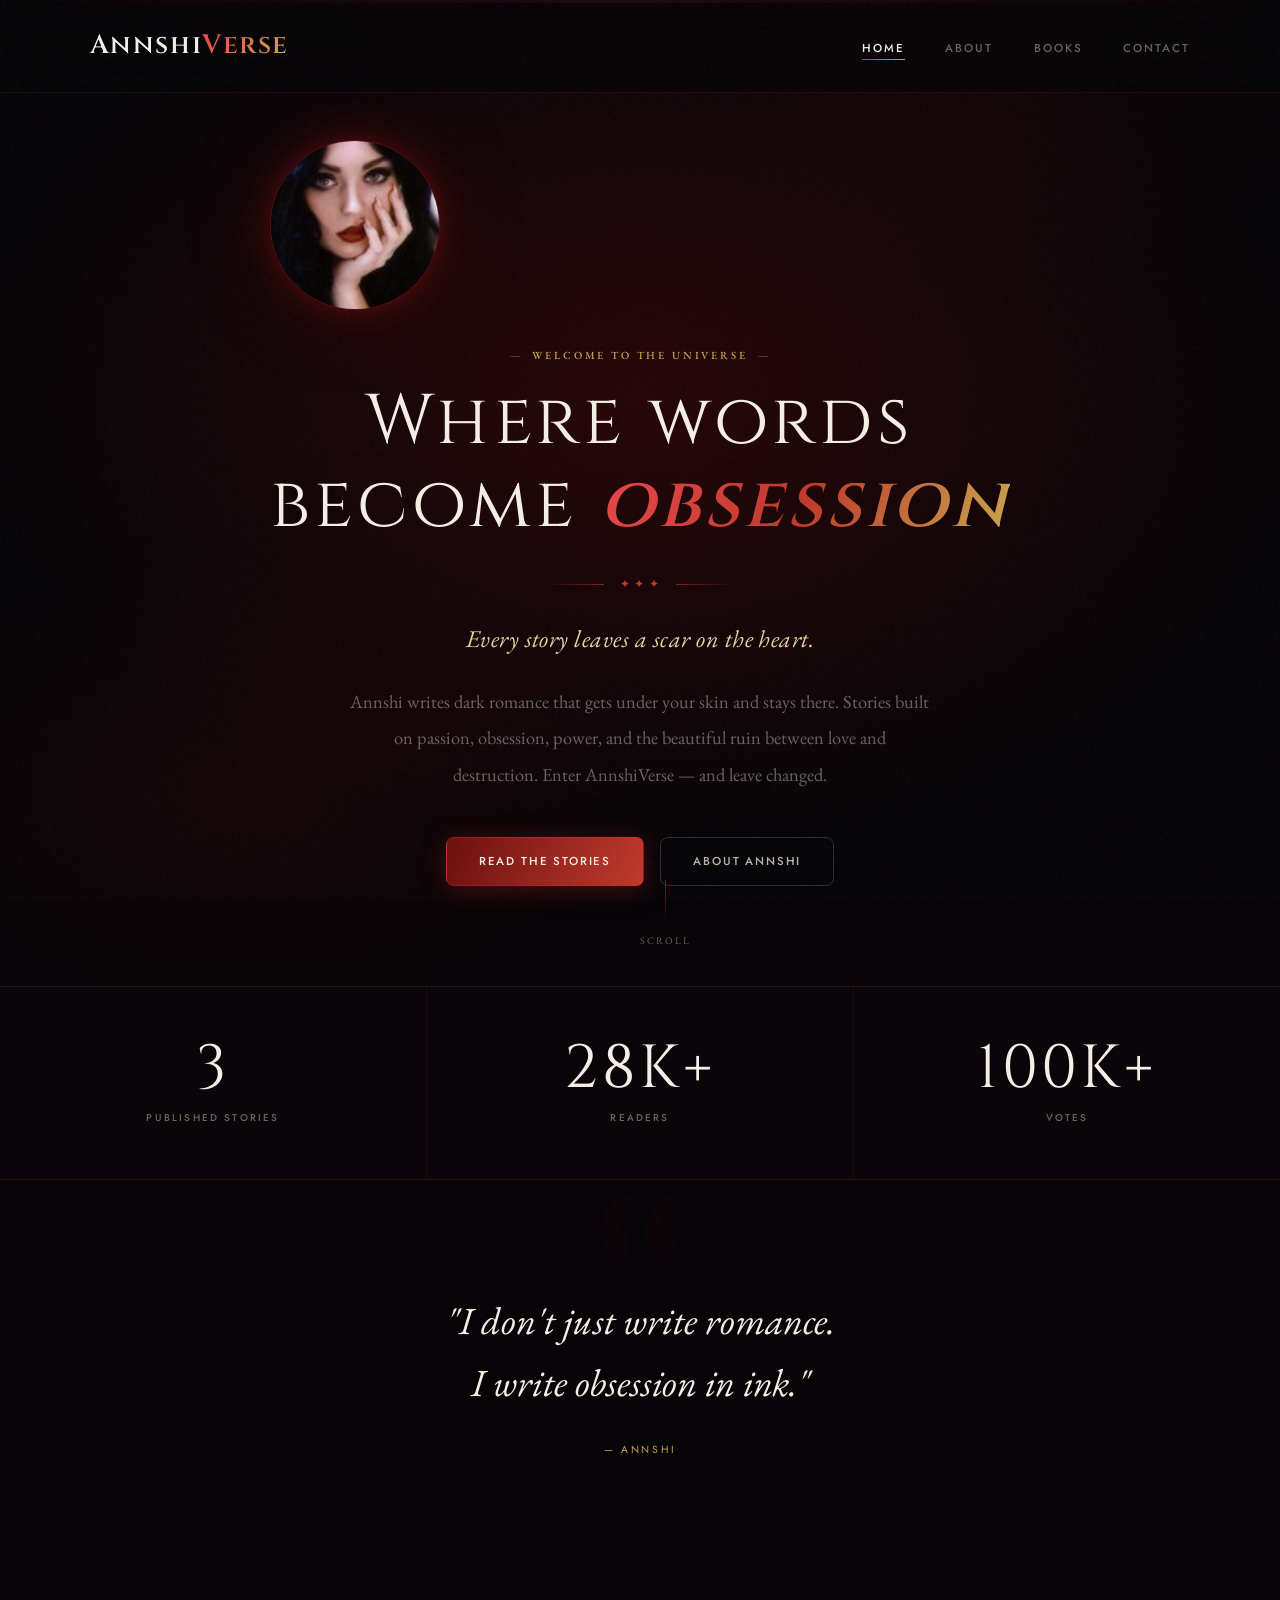
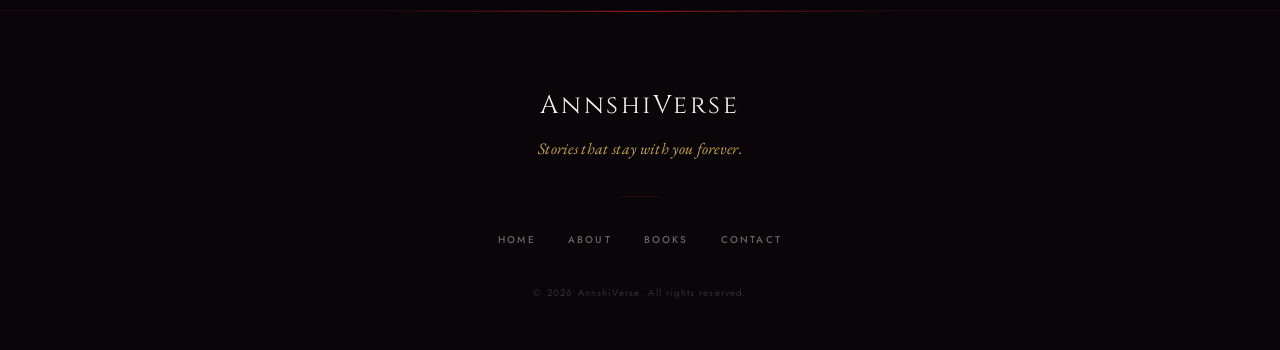
==== index.html @ 63a7fb55 "Add files via upload" ====
<!DOCTYPE html>
<html lang="en">
<head>
  <meta charset="UTF-8">
  <meta name="viewport" content="width=device-width, initial-scale=1.0">
  <meta name="description" content="AnnshiVerse — Dark romance stories by Annshi. Obsession, passion, and love that leaves marks.">
  <title>AnnshiVerse | Stories That Leave Scars</title>
  <link rel="stylesheet" href="style.css">
</head>
<body>

  <!-- NAVIGATION -->
  <nav id="navbar">
    <div class="logo">Annshi<span>Verse</span></div>
    <button class="nav-toggle" id="navToggle" aria-label="Toggle navigation" aria-expanded="false">
      <span></span><span></span><span></span>
    </button>
    <ul id="navMenu">
      <li><a href="index.html" class="active">Home</a></li>
      <li><a href="about.html">About</a></li>
      <li><a href="books.html">Books</a></li>
      <li><a href="contact.html">Contact</a></li>
    </ul>
  </nav>

  <!-- HERO -->
  <section class="hero">
    <canvas id="particles-canvas"></canvas>

    <div class="hero-content">
      <img src="annshi.jpg" alt="Annshi — Author of AnnshiVerse" class="profile-img">

      <span class="hero-eyebrow">Welcome to the universe</span>

      <h1>Where words<br>become <em>obsession</em></h1>

      <div class="hero-divider">
        <span class="hero-divider-icon">✦ ✦ ✦</span>
      </div>

      <p class="tagline">
        Every story leaves a scar on the heart.
      </p>

      <p class="description">
        Annshi writes dark romance that gets under your skin and stays there.
        Stories built on passion, obsession, power, and the beautiful ruin
        between love and destruction. Enter AnnshiVerse — and leave changed.
      </p>

      <div class="hero-buttons">
        <a href="books.html" class="btn">Read the Stories</a>
        <a href="about.html" class="btn-secondary">About Annshi</a>
      </div>
    </div>

    <div class="scroll-hint" aria-hidden="true">
      <div class="scroll-hint-line"></div>
      <span>Scroll</span>
    </div>
  </section>

  <!-- STATS -->
  <section class="stats" aria-label="Reader statistics">
    <div class="stat-card reveal reveal-delay-1">
      <h2><span class="stat-num-accent">3</span></h2>
      <p>Published Stories</p>
    </div>
    <div class="stat-card reveal reveal-delay-2">
      <h2><span class="stat-num-accent">28K</span>+</h2>
      <p>Readers</p>
    </div>
    <div class="stat-card reveal reveal-delay-3">
      <h2><span class="stat-num-accent">100K</span>+</h2>
      <p>Votes</p>
    </div>
  </section>

  <!-- QUOTE -->
  <section class="quote-section reveal" aria-label="Author quote">
    <p class="quote-text">
      "I don't just write romance.<br>I write obsession in ink."
    </p>
    <p class="quote-author">— Annshi</p>
  </section>

  <!-- FOOTER -->
  <footer>
    <div class="footer-logo">AnnshiVerse</div>
    <p class="footer-tagline">Stories that stay with you forever.</p>
    <div class="footer-divider"></div>
    <ul class="footer-links">
      <li><a href="index.html">Home</a></li>
      <li><a href="about.html">About</a></li>
      <li><a href="books.html">Books</a></li>
      <li><a href="contact.html">Contact</a></li>
    </ul>
    <p>© 2026 AnnshiVerse. All rights reserved.</p>
  </footer>

  <script src="main.js"></script>
</body>
</html>
---- style.css ----
/* =============================================
   ANNSHIVERSE — style.css
   Dark Romance · Crimson · Cinematic · Raw
   ============================================= */

@import url('https://fonts.googleapis.com/css2?family=Cinzel:wght@400;500;600;700&family=EB+Garamond:ital,wght@0,400;0,500;1,400;1,500&family=Jost:wght@300;400;500&display=swap');

/* ── TOKENS ── */
:root {
  --black:       #060407;
  --void:        #0a0509;
  --deep:        #110810;
  --crimson:     #8b1a1a;
  --crimson-bright: #c0392b;
  --blood:       #6b0f0f;
  --rose-red:    #e8474a;
  --rose-glow:   rgba(200, 50, 50, 0.22);
  --gold:        #c9a84c;
  --gold-soft:   #e8d5a0;
  --gold-glow:   rgba(201, 168, 76, 0.15);
  --ivory:       #f5eee6;
  --ivory-dim:   rgba(245, 238, 230, 0.75);
  --ivory-muted: rgba(245, 238, 230, 0.4);
  --ivory-ghost: rgba(245, 238, 230, 0.07);
  --ivory-veil:  rgba(245, 238, 230, 0.04);
  --border:      rgba(139, 26, 26, 0.22);
  --border-gold: rgba(201, 168, 76, 0.2);
  --border-hot:  rgba(200, 50, 50, 0.45);

  --ff-display: 'Cinzel', 'Times New Roman', serif;
  --ff-body:    'EB Garamond', Georgia, serif;
  --ff-ui:      'Jost', system-ui, sans-serif;

  --r-sm: 8px;
  --r-md: 16px;
  --r-lg: 24px;
  --r-xl: 40px;

  --shadow-blood: 0 0 40px rgba(139, 26, 26, 0.4), 0 0 100px rgba(139, 26, 26, 0.15);
  --shadow-card:  0 12px 60px rgba(0, 0, 0, 0.6);
  --shadow-gold:  0 0 30px rgba(201, 168, 76, 0.2);

  --ease: cubic-bezier(0.4, 0, 0.2, 1);
  --t: 0.35s;
}

/* ── RESET ── */
*, *::before, *::after { margin: 0; padding: 0; box-sizing: border-box; }

html { scroll-behavior: smooth; font-size: 16px; }

body {
  font-family: var(--ff-body);
  background-color: var(--black);
  color: var(--ivory-dim);
  overflow-x: hidden;
  line-height: 1.8;
  font-size: 18px;
  -webkit-font-smoothing: antialiased;
}

img { display: block; max-width: 100%; }
a { color: inherit; text-decoration: none; }

/* ── SCROLLBAR ── */
::-webkit-scrollbar { width: 5px; }
::-webkit-scrollbar-track { background: var(--void); }
::-webkit-scrollbar-thumb {
  background: linear-gradient(180deg, var(--crimson), var(--gold));
  border-radius: 99px;
}

::selection { background: rgba(139, 26, 26, 0.35); color: var(--ivory); }

/* =============================================
   GRAIN OVERLAY — makes it feel handcrafted
   ============================================= */
body::before {
  content: '';
  position: fixed;
  inset: 0;
  background-image: url("data:image/svg+xml,%3Csvg viewBox='0 0 256 256' xmlns='http://www.w3.org/2000/svg'%3E%3Cfilter id='noise'%3E%3CfeTurbulence type='fractalNoise' baseFrequency='0.9' numOctaves='4' stitchTiles='stitch'/%3E%3C/filter%3E%3Crect width='100%25' height='100%25' filter='url(%23noise)' opacity='1'/%3E%3C/svg%3E");
  opacity: 0.025;
  pointer-events: none;
  z-index: 9999;
  animation: grainShift 8s steps(1) infinite;
}

@keyframes grainShift {
  0%   { transform: translate(0,    0); }
  10%  { transform: translate(-3%,  -2%); }
  20%  { transform: translate(2%,   3%); }
  30%  { transform: translate(-1%,  1%); }
  40%  { transform: translate(3%,  -3%); }
  50%  { transform: translate(-2%,  2%); }
  60%  { transform: translate(1%,  -1%); }
  70%  { transform: translate(-3%,  3%); }
  80%  { transform: translate(2%,  -2%); }
  90%  { transform: translate(-1%,  1%); }
  100% { transform: translate(0,    0); }
}

/* =============================================
   NAVIGATION
   ============================================= */
nav {
  position: fixed;
  top: 0; left: 0; right: 0;
  z-index: 1000;
  display: flex;
  justify-content: space-between;
  align-items: center;
  padding: 22px 7%;
  background: rgba(6, 4, 7, 0.75);
  backdrop-filter: blur(28px);
  -webkit-backdrop-filter: blur(28px);
  border-bottom: 1px solid var(--border);
  transition: padding var(--t) var(--ease), background var(--t) var(--ease);
}

nav.scrolled {
  padding: 14px 7%;
  background: rgba(6, 4, 7, 0.92);
}

.logo {
  font-family: var(--ff-display);
  font-size: 1.65rem;
  font-weight: 600;
  letter-spacing: 0.06em;
  color: var(--ivory);
  position: relative;
}

.logo span {
  background: linear-gradient(110deg, var(--rose-red), var(--gold));
  -webkit-background-clip: text;
  -webkit-text-fill-color: transparent;
  background-clip: text;
}

nav ul { display: flex; gap: 40px; list-style: none; }

nav a {
  font-family: var(--ff-ui);
  font-size: 0.72rem;
  font-weight: 500;
  color: var(--ivory-muted);
  letter-spacing: 0.18em;
  text-transform: uppercase;
  transition: color var(--t);
  position: relative;
  padding-bottom: 4px;
}

nav a::after {
  content: '';
  position: absolute;
  bottom: 0; left: 0;
  width: 0; height: 1px;
  background: linear-gradient(90deg, var(--crimson-bright), var(--gold));
  transition: width var(--t) var(--ease);
}

nav a:hover, nav a.active { color: var(--ivory); }
nav a:hover::after, nav a.active::after { width: 100%; }

.nav-toggle {
  display: none;
  flex-direction: column;
  gap: 5px;
  cursor: pointer;
  padding: 4px;
  background: none;
  border: none;
}

.nav-toggle span {
  display: block;
  width: 22px; height: 1.5px;
  background: var(--ivory-dim);
  border-radius: 99px;
  transition: var(--t) var(--ease);
}

/* =============================================
   HERO — index.html
   ============================================= */
.hero {
  min-height: 100vh;
  display: flex;
  flex-direction: column;
  justify-content: center;
  align-items: center;
  text-align: center;
  padding: 140px 7% 100px;
  position: relative;
  overflow: hidden;
}

/* Deep red vignette atmosphere */
.hero::before {
  content: '';
  position: absolute;
  inset: 0;
  background:
    radial-gradient(ellipse 80% 70% at 50% 40%, rgba(100, 10, 10, 0.35) 0%, transparent 65%),
    radial-gradient(ellipse 50% 40% at 20% 80%, rgba(80, 8, 8, 0.2) 0%, transparent 60%),
    radial-gradient(ellipse 40% 30% at 80% 10%, rgba(60, 6, 6, 0.15) 0%, transparent 60%);
  pointer-events: none;
}

/* Top edge blood drip effect */
.hero::after {
  content: '';
  position: absolute;
  top: 0; left: 0; right: 0;
  height: 3px;
  background: linear-gradient(90deg, transparent, var(--crimson), var(--rose-red), var(--crimson), transparent);
  opacity: 0.7;
}

#particles-canvas {
  position: absolute;
  inset: 0;
  pointer-events: none;
  z-index: 0;
}

.hero-content {
  position: relative;
  z-index: 1;
  max-width: 860px;
}

/* ── Profile image ── */
.profile-img {
  width: 170px; height: 170px;
  border-radius: 50%;
  object-fit: cover;
  border: 1px solid rgba(139, 26, 26, 0.6);
  box-shadow: var(--shadow-blood), 0 0 0 6px rgba(139, 26, 26, 0.07);
  transition: transform var(--t) var(--ease), box-shadow var(--t) var(--ease);
}

.profile-img:hover {
  transform: scale(1.04);
  box-shadow: 0 0 60px rgba(200, 50, 50, 0.5), 0 0 140px rgba(139, 26, 26, 0.2), 0 0 0 6px rgba(139, 26, 26, 0.12);
}

.hero-eyebrow {
  display: inline-block;
  font-size: 0.68rem;
  font-weight: 500;
  letter-spacing: 0.26em;
  text-transform: uppercase;
  color: var(--gold);
  margin-top: 36px;
  margin-bottom: 14px;
  opacity: 0;
  transform: translateY(10px);
  animation: fadeUp 0.8s 0.3s forwards;
}

/* Decorative line around eyebrow */
.hero-eyebrow::before,
.hero-eyebrow::after {
  content: '—';
  margin: 0 10px;
  opacity: 0.5;
}

.hero h1 {
  font-family: var(--ff-display);
  font-size: clamp(2.4rem, 5.5vw, 5rem);
  font-weight: 400;
  line-height: 1.18;
  color: var(--ivory);
  letter-spacing: 0.06em;
  opacity: 0;
  transform: translateY(18px);
  animation: fadeUp 0.85s 0.5s forwards;
}

.hero h1 em {
  font-style: italic;
  font-weight: 600;
  background: linear-gradient(110deg, var(--rose-red) 0%, var(--crimson-bright) 50%, var(--gold) 100%);
  -webkit-background-clip: text;
  -webkit-text-fill-color: transparent;
  background-clip: text;
}

.tagline {
  font-family: var(--ff-body);
  font-style: italic;
  font-size: clamp(1.15rem, 2.2vw, 1.5rem);
  color: var(--gold-soft);
  margin-top: 22px;
  letter-spacing: 0.02em;
  opacity: 0;
  transform: translateY(12px);
  animation: fadeUp 0.8s 0.7s forwards;
}

.description {
  font-size: 1.15rem;
  color: var(--ivory-muted);
  max-width: 580px;
  margin: 22px auto 0;
  line-height: 2;
  font-weight: 400;
  opacity: 0;
  transform: translateY(12px);
  animation: fadeUp 0.8s 0.85s forwards;
}

.hero-buttons {
  display: flex;
  justify-content: center;
  gap: 16px;
  flex-wrap: wrap;
  margin-top: 44px;
  opacity: 0;
  transform: translateY(12px);
  animation: fadeUp 0.8s 1s forwards;
}

/* Divider ornament */
.hero-divider {
  display: flex;
  align-items: center;
  justify-content: center;
  gap: 16px;
  margin-top: 28px;
  opacity: 0;
  transform: translateY(8px);
  animation: fadeUp 0.8s 0.62s forwards;
}

.hero-divider::before,
.hero-divider::after {
  content: '';
  width: 60px; height: 1px;
  background: linear-gradient(90deg, transparent, var(--crimson));
}

.hero-divider::after {
  background: linear-gradient(90deg, var(--crimson), transparent);
}

.hero-divider-icon {
  color: var(--crimson-bright);
  font-size: 0.75rem;
  letter-spacing: 0.1em;
}

/* Scroll indicator */
.scroll-hint {
  position: absolute;
  bottom: 36px; left: 50%;
  transform: translateX(-50%);
  display: flex;
  flex-direction: column;
  align-items: center;
  gap: 8px;
  color: var(--ivory-muted);
  font-size: 0.62rem;
  letter-spacing: 0.2em;
  text-transform: uppercase;
  z-index: 1;
  opacity: 0;
  animation: fadeUp 0.7s 1.4s forwards;
}

.scroll-hint-line {
  width: 1px; height: 44px;
  background: linear-gradient(to bottom, var(--crimson), transparent);
  animation: scrollPulse 2.2s infinite;
}

/* =============================================
   BUTTONS
   ============================================= */
.btn,
.btn-secondary,
.read-btn,
.contact-btn {
  display: inline-flex;
  align-items: center;
  gap: 8px;
  padding: 13px 32px;
  border-radius: var(--r-sm);
  font-family: var(--ff-ui);
  font-size: 0.72rem;
  font-weight: 500;
  letter-spacing: 0.16em;
  text-transform: uppercase;
  cursor: pointer;
  transition: transform var(--t) var(--ease), box-shadow var(--t) var(--ease), background var(--t) var(--ease);
  border: none;
  white-space: nowrap;
}

.btn, .read-btn, .contact-btn {
  background: linear-gradient(110deg, var(--blood) 0%, var(--crimson-bright) 100%);
  color: var(--ivory);
  box-shadow: 0 4px 24px rgba(139, 26, 26, 0.45);
  border: 1px solid rgba(200, 57, 43, 0.3);
}

.btn:hover, .read-btn:hover, .contact-btn:hover {
  transform: translateY(-3px);
  box-shadow: 0 10px 40px rgba(192, 57, 43, 0.55), 0 0 0 1px rgba(200, 57, 43, 0.25);
}

.btn-secondary {
  background: transparent;
  color: var(--ivory-dim);
  border: 1px solid rgba(245, 238, 230, 0.18);
}

.btn-secondary:hover {
  background: rgba(139, 26, 26, 0.12);
  border-color: var(--crimson);
  transform: translateY(-3px);
  color: var(--ivory);
}

/* =============================================
   STATS
   ============================================= */
.stats {
  display: flex;
  justify-content: center;
  flex-wrap: wrap;
  gap: 1px;
  padding: 0;
  background: var(--border);
  border-top: 1px solid var(--border);
  border-bottom: 1px solid var(--border);
}

.stat-card {
  flex: 1;
  min-width: 180px;
  background: var(--void);
  padding: 52px 40px;
  text-align: center;
  transition: background var(--t) var(--ease);
  position: relative;
}

.stat-card::after {
  content: '';
  position: absolute;
  bottom: 0; left: 50%; transform: translateX(-50%);
  width: 0; height: 2px;
  background: linear-gradient(90deg, var(--crimson), var(--gold));
  transition: width 0.5s var(--ease);
}

.stat-card:hover { background: rgba(20, 5, 5, 0.9); }
.stat-card:hover::after { width: 60%; }

.stat-card h2 {
  font-family: var(--ff-display);
  font-size: clamp(2.8rem, 5vw, 3.8rem);
  font-weight: 400;
  color: var(--ivory);
  line-height: 1;
  letter-spacing: 0.06em;
}

.stat-card p {
  font-family: var(--ff-ui);
  font-size: 0.62rem;
  font-weight: 500;
  letter-spacing: 0.22em;
  text-transform: uppercase;
  color: var(--ivory-muted);
  margin-top: 10px;
}

/* =============================================
   QUOTE SECTION
   ============================================= */
.quote-section {
  padding: 110px 7%;
  text-align: center;
  position: relative;
  overflow: hidden;
}

.quote-section::before {
  content: '\201C';
  position: absolute;
  top: 10px; left: 50%;
  transform: translateX(-50%);
  font-family: var(--ff-display);
  font-size: 20rem;
  color: rgba(139, 26, 26, 0.05);
  line-height: 1;
  pointer-events: none;
  user-select: none;
}

.quote-text {
  font-family: var(--ff-body);
  font-style: italic;
  font-size: clamp(1.5rem, 3vw, 2.4rem);
  font-weight: 400;
  color: var(--ivory);
  line-height: 1.6;
  max-width: 820px;
  margin: 0 auto;
  position: relative;
}

.quote-author {
  font-family: var(--ff-ui);
  font-size: 0.65rem;
  letter-spacing: 0.26em;
  text-transform: uppercase;
  color: var(--gold);
  margin-top: 28px;
}

/* =============================================
   SECTION HEADINGS
   ============================================= */
.section-label {
  display: block;
  font-family: var(--ff-ui);
  font-size: 0.6rem;
  font-weight: 500;
  letter-spacing: 0.34em;
  text-transform: uppercase;
  color: var(--gold);
  margin-bottom: 14px;
}

.section-title {
  font-family: var(--ff-display);
  font-size: clamp(1.9rem, 3.8vw, 3.1rem);
  font-weight: 400;
  color: var(--ivory);
  line-height: 1.2;
  letter-spacing: 0.04em;
}

.section-divider {
  display: flex;
  align-items: center;
  justify-content: center;
  gap: 16px;
  margin: 28px auto;
  max-width: 200px;
}

.section-divider::before,
.section-divider::after {
  content: '';
  flex: 1;
  height: 1px;
  background: linear-gradient(90deg, transparent, var(--crimson));
}

.section-divider::after {
  background: linear-gradient(90deg, var(--crimson), transparent);
}

.section-divider-ornament {
  color: var(--crimson-bright);
  font-size: 0.55rem;
  letter-spacing: 0.1em;
}

/* =============================================
   ABOUT PAGE
   ============================================= */
.about-hero {
  min-height: 100vh;
  display: flex;
  align-items: center;
  justify-content: center;
  padding: 140px 7% 80px;
  text-align: center;
  position: relative;
  overflow: hidden;
}

.about-hero::before {
  content: '';
  position: absolute;
  inset: 0;
  background:
    radial-gradient(ellipse 70% 60% at 50% 25%, rgba(100, 10, 10, 0.3) 0%, transparent 65%),
    radial-gradient(ellipse 40% 35% at 85% 75%, rgba(60, 6, 6, 0.15) 0%, transparent 60%);
  pointer-events: none;
}

.about-hero::after {
  content: '';
  position: absolute;
  top: 0; left: 0; right: 0;
  height: 3px;
  background: linear-gradient(90deg, transparent, var(--crimson), var(--rose-red), var(--crimson), transparent);
  opacity: 0.7;
}

.about-hero-inner {
  position: relative;
  z-index: 1;
  max-width: 780px;
}

.about-hero .profile-img {
  width: 200px; height: 200px;
  margin: 0 auto 40px;
}

.about-intro-text {
  font-size: 1.2rem;
  color: var(--ivory-muted);
  line-height: 2;
  font-weight: 400;
  margin-top: 26px;
}

.about-intro-text + .about-intro-text { margin-top: 18px; }

/* Writing Style Section */
.style-section {
  padding: 110px 7%;
  text-align: center;
}

.style-grid {
  display: grid;
  grid-template-columns: repeat(3, 1fr);
  gap: 2px;
  margin-top: 60px;
  max-width: 1100px;
  margin-left: auto;
  margin-right: auto;
  background: var(--border);
  border: 1px solid var(--border);
}

.style-card {
  background: var(--void);
  padding: 48px 36px;
  text-align: left;
  transition: background var(--t) var(--ease);
  position: relative;
  overflow: hidden;
}

.style-card::before {
  content: '';
  position: absolute;
  top: 0; left: 0; right: 0;
  height: 2px;
  background: linear-gradient(90deg, var(--crimson), var(--gold));
  transform: scaleX(0);
  transform-origin: left;
  transition: transform 0.5s var(--ease);
}

.style-card:hover { background: rgba(12, 5, 5, 0.95); }
.style-card:hover::before { transform: scaleX(1); }

.style-card-icon {
  font-size: 1.6rem;
  margin-bottom: 24px;
  display: block;
}

.style-card h3 {
  font-family: var(--ff-display);
  font-size: 1.05rem;
  font-weight: 500;
  color: var(--ivory);
  margin-bottom: 14px;
  letter-spacing: 0.08em;
}

.style-card p {
  font-size: 1.05rem;
  color: var(--ivory-muted);
  line-height: 1.85;
  font-weight: 400;
}

/* Philosophy */
.philosophy-section {
  padding: 100px 7%;
  display: flex;
  justify-content: center;
}

.philosophy-box {
  background: var(--ivory-veil);
  border: 1px solid var(--border-gold);
  border-radius: var(--r-lg);
  padding: 72px 80px;
  max-width: 820px;
  text-align: center;
  position: relative;
  overflow: hidden;
}

.philosophy-box::before {
  content: '';
  position: absolute;
  inset: 0;
  background: radial-gradient(ellipse 60% 50% at 50% 50%, rgba(139, 26, 26, 0.12) 0%, transparent 70%);
  pointer-events: none;
}

.philosophy-box .big-quote {
  font-family: var(--ff-display);
  font-style: italic;
  font-weight: 300;
  font-size: clamp(1.4rem, 2.8vw, 2rem);
  color: var(--ivory);
  line-height: 1.65;
  position: relative;
}

/* Journey / Timeline */
.journey-section {
  padding: 100px 7%;
  text-align: center;
}

.timeline {
  display: grid;
  grid-template-columns: repeat(3, 1fr);
  gap: 0;
  margin-top: 60px;
  max-width: 1100px;
  margin-left: auto;
  margin-right: auto;
  position: relative;
}

.timeline::before {
  content: '';
  position: absolute;
  top: 28px;
  left: 16.67%; right: 16.67%;
  height: 1px;
  background: linear-gradient(90deg, transparent, var(--crimson), var(--gold), var(--crimson), transparent);
  opacity: 0.5;
}

.timeline-item {
  padding: 0 32px;
  text-align: center;
}

.timeline-dot {
  width: 12px; height: 12px;
  border-radius: 50%;
  background: var(--crimson-bright);
  margin: 22px auto 28px;
  box-shadow: 0 0 16px rgba(192, 57, 43, 0.6);
  position: relative;
  z-index: 1;
}

.timeline-dot::before {
  content: '';
  position: absolute;
  inset: -4px;
  border-radius: 50%;
  border: 1px solid rgba(192, 57, 43, 0.3);
}

.timeline-item h3 {
  font-family: var(--ff-display);
  font-size: 1.2rem;
  font-weight: 600;
  color: var(--ivory);
  margin-bottom: 12px;
}

.timeline-item p {
  font-size: 0.9rem;
  color: var(--ivory-muted);
  line-height: 1.9;
  font-weight: 300;
}

/* =============================================
   BOOKS PAGE
   ============================================= */
.books-header {
  padding: 170px 7% 80px;
  text-align: center;
  position: relative;
  overflow: hidden;
}

.books-header::before {
  content: '';
  position: absolute;
  inset: 0;
  background: radial-gradient(ellipse 70% 60% at 50% 0%, rgba(100, 10, 10, 0.25) 0%, transparent 70%);
  pointer-events: none;
}

.books-header::after {
  content: '';
  position: absolute;
  top: 0; left: 0; right: 0;
  height: 3px;
  background: linear-gradient(90deg, transparent, var(--crimson), var(--rose-red), var(--crimson), transparent);
  opacity: 0.7;
}

.books-header-inner { position: relative; z-index: 1; }

.books-header h1 {
  font-family: var(--ff-display);
  font-size: clamp(2.8rem, 5.5vw, 4.5rem);
  font-weight: 300;
  color: var(--ivory);
  line-height: 1.1;
}

.books-header p {
  font-size: 1rem;
  color: var(--ivory-muted);
  max-width: 520px;
  margin: 22px auto 0;
  line-height: 1.9;
  font-weight: 300;
}

.books-container {
  padding: 40px 7% 120px;
  max-width: 1200px;
  margin: 0 auto;
}

.book-card {
  display: grid;
  grid-template-columns: 260px 1fr;
  gap: 60px;
  background: var(--ivory-veil);
  border: 1px solid var(--border);
  border-radius: var(--r-md);
  padding: 52px;
  margin-bottom: 3px;
  transition: border-color var(--t) var(--ease), background var(--t) var(--ease);
  position: relative;
  overflow: hidden;
}

/* Left blood-bar accent */
.book-card::before {
  content: '';
  position: absolute;
  left: 0; top: 0; bottom: 0;
  width: 2px;
  background: linear-gradient(to bottom, var(--crimson), var(--gold), var(--crimson));
  opacity: 0;
  transition: opacity 0.4s var(--ease);
}

.book-card:hover {
  border-color: rgba(139, 26, 26, 0.35);
  background: rgba(15, 6, 6, 0.7);
}

.book-card:hover::before { opacity: 1; }

.book-img-wrap {
  position: relative;
  flex-shrink: 0;
}

.book-img-wrap img {
  width: 100%;
  border-radius: var(--r-sm);
  aspect-ratio: 2/3;
  object-fit: cover;
  box-shadow: 0 16px 60px rgba(0, 0, 0, 0.7), 0 0 0 1px rgba(139, 26, 26, 0.2);
  transition: transform 0.5s var(--ease);
}

.book-card:hover .book-img-wrap img {
  transform: scale(1.03) rotate(0.5deg);
}

.book-content {
  display: flex;
  flex-direction: column;
  justify-content: center;
}

.book-number {
  font-family: var(--ff-ui);
  font-size: 0.6rem;
  font-weight: 500;
  letter-spacing: 0.3em;
  text-transform: uppercase;
  color: var(--gold);
  margin-bottom: 14px;
  display: flex;
  align-items: center;
  gap: 10px;
}

.book-number::after {
  content: '';
  width: 30px; height: 1px;
  background: var(--crimson);
  opacity: 0.6;
}

.book-content h2 {
  font-family: var(--ff-display);
  font-size: clamp(1.5rem, 2.2vw, 2.1rem);
  font-weight: 500;
  color: var(--ivory);
  line-height: 1.2;
  margin-bottom: 22px;
  letter-spacing: 0.05em;
}

.book-content p {
  font-size: 1.1rem;
  color: var(--ivory-muted);
  line-height: 1.95;
  margin-bottom: 36px;
  font-weight: 400;
}

/* =============================================
   CONTACT PAGE
   ============================================= */
.contact-hero {
  padding: 170px 7% 80px;
  text-align: center;
  position: relative;
  overflow: hidden;
}

.contact-hero::before {
  content: '';
  position: absolute;
  inset: 0;
  background: radial-gradient(ellipse 60% 50% at 50% 0%, rgba(100, 10, 10, 0.25) 0%, transparent 70%);
  pointer-events: none;
}

.contact-hero::after {
  content: '';
  position: absolute;
  top: 0; left: 0; right: 0;
  height: 3px;
  background: linear-gradient(90deg, transparent, var(--crimson), var(--rose-red), var(--crimson), transparent);
  opacity: 0.7;
}

.contact-hero-inner { position: relative; z-index: 1; }

.contact-hero h1 {
  font-family: var(--ff-display);
  font-size: clamp(2.8rem, 5vw, 4.2rem);
  font-weight: 300;
  color: var(--ivory);
  line-height: 1.1;
}

.contact-hero p {
  font-size: 1rem;
  color: var(--ivory-muted);
  max-width: 500px;
  margin: 22px auto 0;
  line-height: 1.9;
  font-weight: 300;
}

.contact-container {
  display: grid;
  grid-template-columns: repeat(2, 1fr);
  gap: 3px;
  max-width: 860px;
  margin: 0 auto;
  padding: 20px 7% 80px;
  background: var(--border);
  border: 1px solid var(--border);
}

.contact-card {
  background: var(--void);
  padding: 56px 44px;
  text-align: center;
  transition: background var(--t) var(--ease);
  position: relative;
  overflow: hidden;
}

.contact-card::before {
  content: '';
  position: absolute;
  bottom: 0; left: 0; right: 0;
  height: 2px;
  background: linear-gradient(90deg, transparent, var(--crimson), var(--gold), var(--crimson), transparent);
  transform: scaleX(0);
  transition: transform 0.5s var(--ease);
}

.contact-card:hover { background: rgba(12, 5, 5, 0.95); }
.contact-card:hover::before { transform: scaleX(1); }

.contact-icon { font-size: 2rem; margin-bottom: 20px; display: block; }

.contact-card h2 {
  font-family: var(--ff-display);
  font-size: 1.5rem;
  font-weight: 600;
  color: var(--ivory);
  margin-bottom: 14px;
}

.contact-card p {
  font-size: 0.9rem;
  color: var(--ivory-muted);
  line-height: 1.9;
  margin-bottom: 32px;
  font-weight: 300;
}

.reader-message {
  padding: 80px 7%;
  display: flex;
  justify-content: center;
}

.reader-message-box {
  background: var(--ivory-veil);
  border: 1px solid var(--border-gold);
  border-radius: var(--r-lg);
  padding: 72px 80px;
  max-width: 820px;
  text-align: center;
  width: 100%;
  position: relative;
  overflow: hidden;
}

.reader-message-box::before {
  content: '';
  position: absolute;
  inset: 0;
  background: radial-gradient(ellipse 60% 50% at 50% 50%, rgba(139, 26, 26, 0.1) 0%, transparent 70%);
  pointer-events: none;
}

.reader-message-box h2 {
  font-family: var(--ff-display);
  font-size: 1.8rem;
  font-weight: 400;
  color: var(--ivory);
  margin-bottom: 24px;
  letter-spacing: 0.06em;
}

.reader-message-box p {
  font-size: 1.15rem;
  color: var(--ivory-muted);
  line-height: 2;
  font-weight: 400;
}

/* =============================================
   FOOTER
   ============================================= */
footer {
  text-align: center;
  padding: 72px 7% 48px;
  border-top: 1px solid var(--border);
  margin-top: 40px;
  position: relative;
  background: var(--void);
}

footer::before {
  content: '';
  position: absolute;
  top: 0; left: 30%; right: 30%;
  height: 1px;
  background: linear-gradient(90deg, transparent, var(--crimson), transparent);
}

.footer-logo {
  font-family: var(--ff-display);
  font-size: 1.6rem;
  font-weight: 400;
  color: var(--ivory);
  margin-bottom: 6px;
  letter-spacing: 0.1em;
}

.footer-tagline {
  font-family: var(--ff-body);
  font-style: italic;
  font-size: 1rem;
  color: var(--gold);
  margin-bottom: 32px;
  letter-spacing: 0.02em;
}

.footer-links {
  display: flex;
  justify-content: center;
  gap: 32px;
  list-style: none;
  margin-bottom: 32px;
}

.footer-links a {
  font-family: var(--ff-ui);
  font-size: 0.62rem;
  font-weight: 500;
  letter-spacing: 0.22em;
  text-transform: uppercase;
  color: var(--ivory-muted);
  transition: color var(--t) var(--ease);
}

.footer-links a:hover { color: var(--rose-red); }

.footer-divider {
  width: 40px; height: 1px;
  background: var(--border);
  margin: 0 auto 24px;
}

footer > p {
  font-family: var(--ff-ui);
  font-size: 0.6rem;
  color: rgba(245, 238, 230, 0.18);
  letter-spacing: 0.12em;
}

/* =============================================
   GLASS CARD
   ============================================= */
.glass {
  background: var(--ivory-ghost);
  backdrop-filter: blur(20px);
  -webkit-backdrop-filter: blur(20px);
  border: 1px solid var(--border);
  border-radius: var(--r-md);
  transition: border-color var(--t), transform var(--t);
}

.glass:hover {
  border-color: rgba(139, 26, 26, 0.3);
  box-shadow: var(--shadow-card);
}

/* =============================================
   SCROLL REVEAL
   ============================================= */
.reveal {
  opacity: 0;
  transform: translateY(28px);
  transition: opacity 0.75s var(--ease), transform 0.75s var(--ease);
  /* CSS fallback: if JS never fires, reveal after 1.2s */
  animation: revealFallback 0s 1.2s forwards;
}

@keyframes revealFallback {
  to { opacity: 1; transform: none; }
}

.reveal.visible {
  opacity: 1;
  transform: none;
  animation: none; /* JS took over, cancel CSS fallback */
}

.reveal-delay-1 { transition-delay: 0.1s; }
.reveal-delay-2 { transition-delay: 0.22s; }
.reveal-delay-3 { transition-delay: 0.34s; }
.reveal-delay-4 { transition-delay: 0.46s; }

/* =============================================
   ANIMATIONS
   ============================================= */
@keyframes fadeUp {
  to { opacity: 1; transform: translateY(0); }
}

@keyframes scrollPulse {
  0%, 100% { opacity: 0.25; transform: scaleY(1); }
  50%       { opacity: 0.8;  transform: scaleY(1.1); }
}

@keyframes float {
  0%, 100% { transform: translateY(0); }
  50%       { transform: translateY(-10px); }
}

@keyframes pulse-ring {
  0%   { transform: scale(1); opacity: 0.6; }
  100% { transform: scale(1.8); opacity: 0; }
}

/* Reduced motion */
@media (prefers-reduced-motion: reduce) {
  *, *::before, *::after {
    animation-duration: 0.01ms !important;
    transition-duration: 0.01ms !important;
  }
}

/* =============================================
   RESPONSIVE — Tablet
   ============================================= */
@media (max-width: 1024px) {
  .style-grid { grid-template-columns: repeat(2, 1fr); }
  .timeline { grid-template-columns: 1fr; }
  .timeline::before { display: none; }

  .timeline-item {
    padding: 32px;
    text-align: left;
    display: flex;
    gap: 24px;
    align-items: flex-start;
  }

  .timeline-item .timeline-dot { flex-shrink: 0; margin: 4px 0 0; }

  .book-card { grid-template-columns: 210px 1fr; gap: 40px; padding: 40px; }

  .philosophy-box,
  .reader-message-box { padding: 52px 44px; }
}

/* =============================================
   RESPONSIVE — Mobile
   ============================================= */
@media (max-width: 768px) {
  nav {
    flex-direction: row;
    flex-wrap: wrap;
    padding: 18px 5%;
  }

  .nav-toggle { display: flex; }

  nav ul {
    width: 100%;
    flex-direction: column;
    gap: 0;
    max-height: 0;
    overflow: hidden;
    transition: max-height 0.45s var(--ease);
  }

  nav ul.open { max-height: 280px; }

  nav ul li a {
    display: block;
    padding: 14px 0;
    border-bottom: 1px solid var(--border);
  }

  .hero { padding: 120px 5% 80px; }
  .profile-img { width: 140px; height: 140px; }

  .stats { gap: 1px; background: var(--border); }
  .stat-card { min-width: 140px; padding: 40px 24px; }

  .style-grid { grid-template-columns: 1fr; gap: 1px; }

  .book-card {
    grid-template-columns: 1fr;
    gap: 28px;
    padding: 32px 24px;
  }

  .book-img-wrap img { width: 180px; margin: 0 auto; }
  .book-content { text-align: center; }
  .book-number { justify-content: center; }

  .contact-container { grid-template-columns: 1fr; }

  .philosophy-box,
  .reader-message-box { padding: 44px 28px; }

  .timeline-item { flex-direction: column; gap: 12px; text-align: center; }
  .timeline-item .timeline-dot { margin: 0 auto; }

  .hero-divider::before,
  .hero-divider::after { width: 40px; }
}
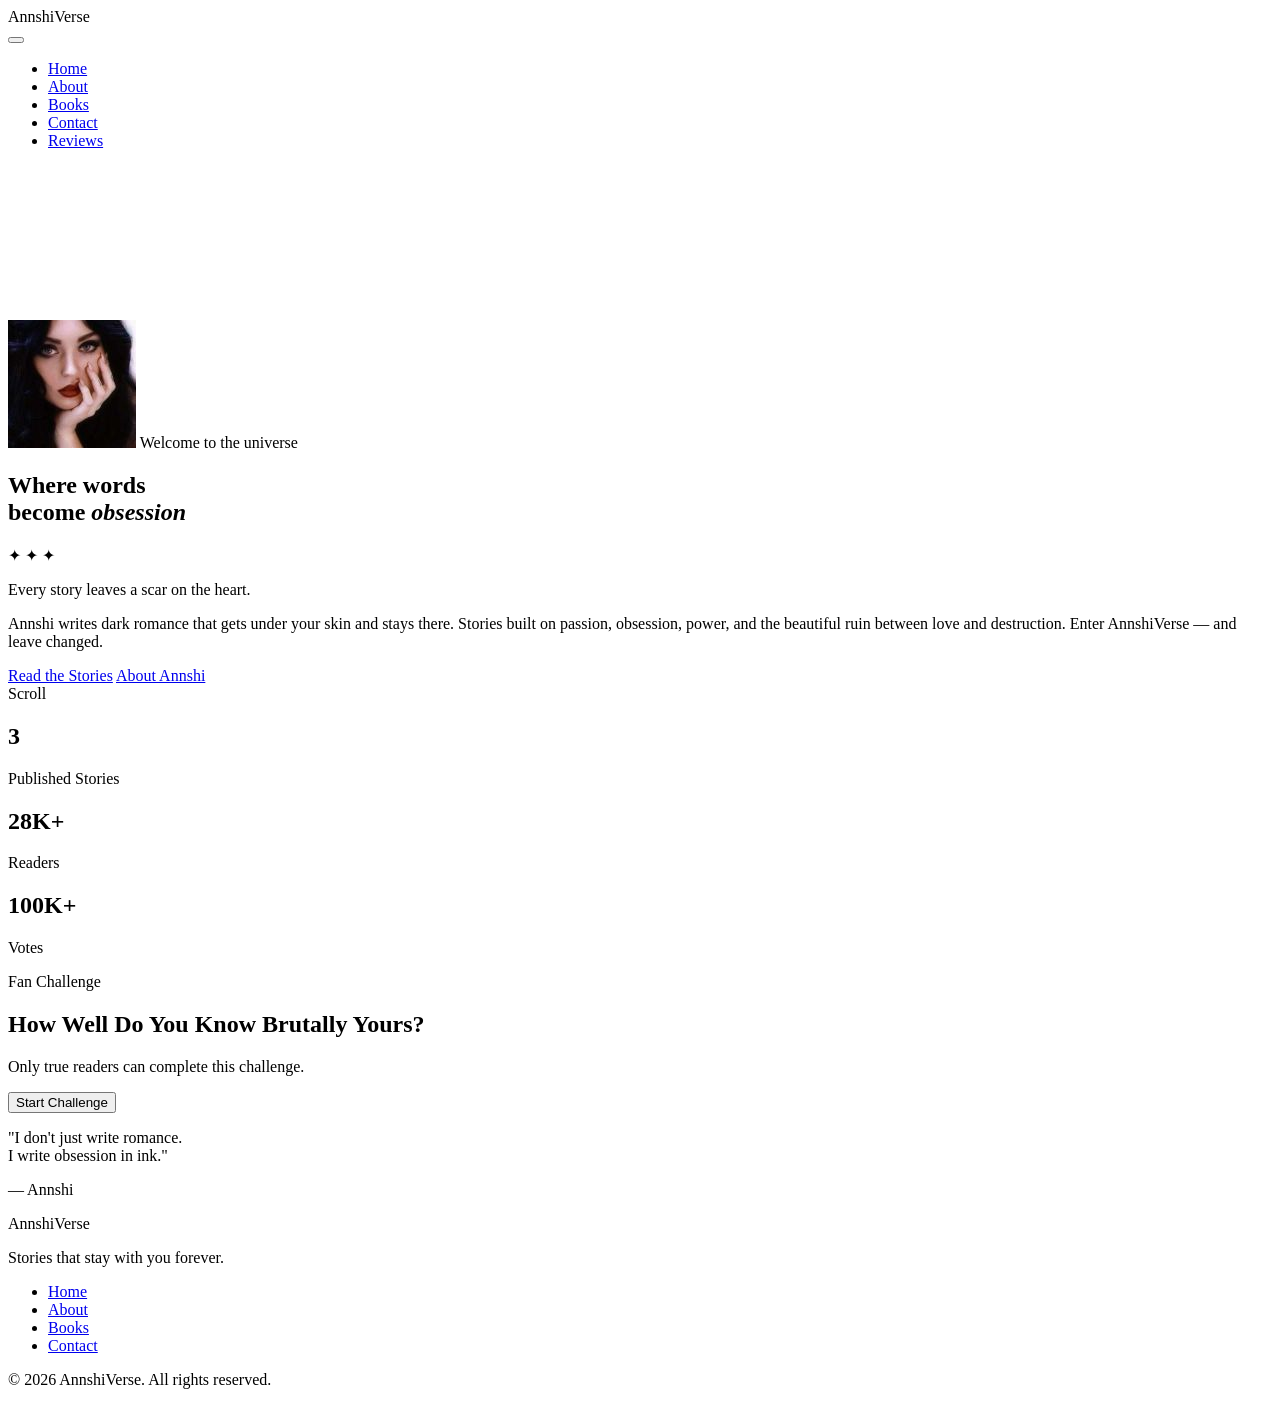
==== commit 4f3e792c: "Update index.html" ====
--- a/index.html
+++ b/index.html
@@ -20,6 +20,7 @@
       <li><a href="about.html">About</a></li>
       <li><a href="books.html">Books</a></li>
       <li><a href="contact.html">Contact</a></li>
+      <li><a href="reviews.html">Reviews</a></li>
     </ul>
   </nav>
 
@@ -76,6 +77,23 @@
     </div>
   </section>
 
+  <section class="quiz-preview">
+  <span class="section-label">Fan Challenge</span>
+
+  <h2 class="section-title">
+    How Well Do You Know Brutally Yours?
+  </h2>
+
+  <p class="quiz-desc">
+    Only true readers can complete this challenge.
+  </p>
+
+  <div id="quizContainer">
+    <button class="btn" onclick="startQuiz()">
+      Start Challenge
+    </button>
+  </div>
+</section>
   <!-- QUOTE -->
   <section class="quote-section reveal" aria-label="Author quote">
     <p class="quote-text">
@@ -100,4 +118,4 @@
 
   <script src="main.js"></script>
 </body>
-</html>+</html>
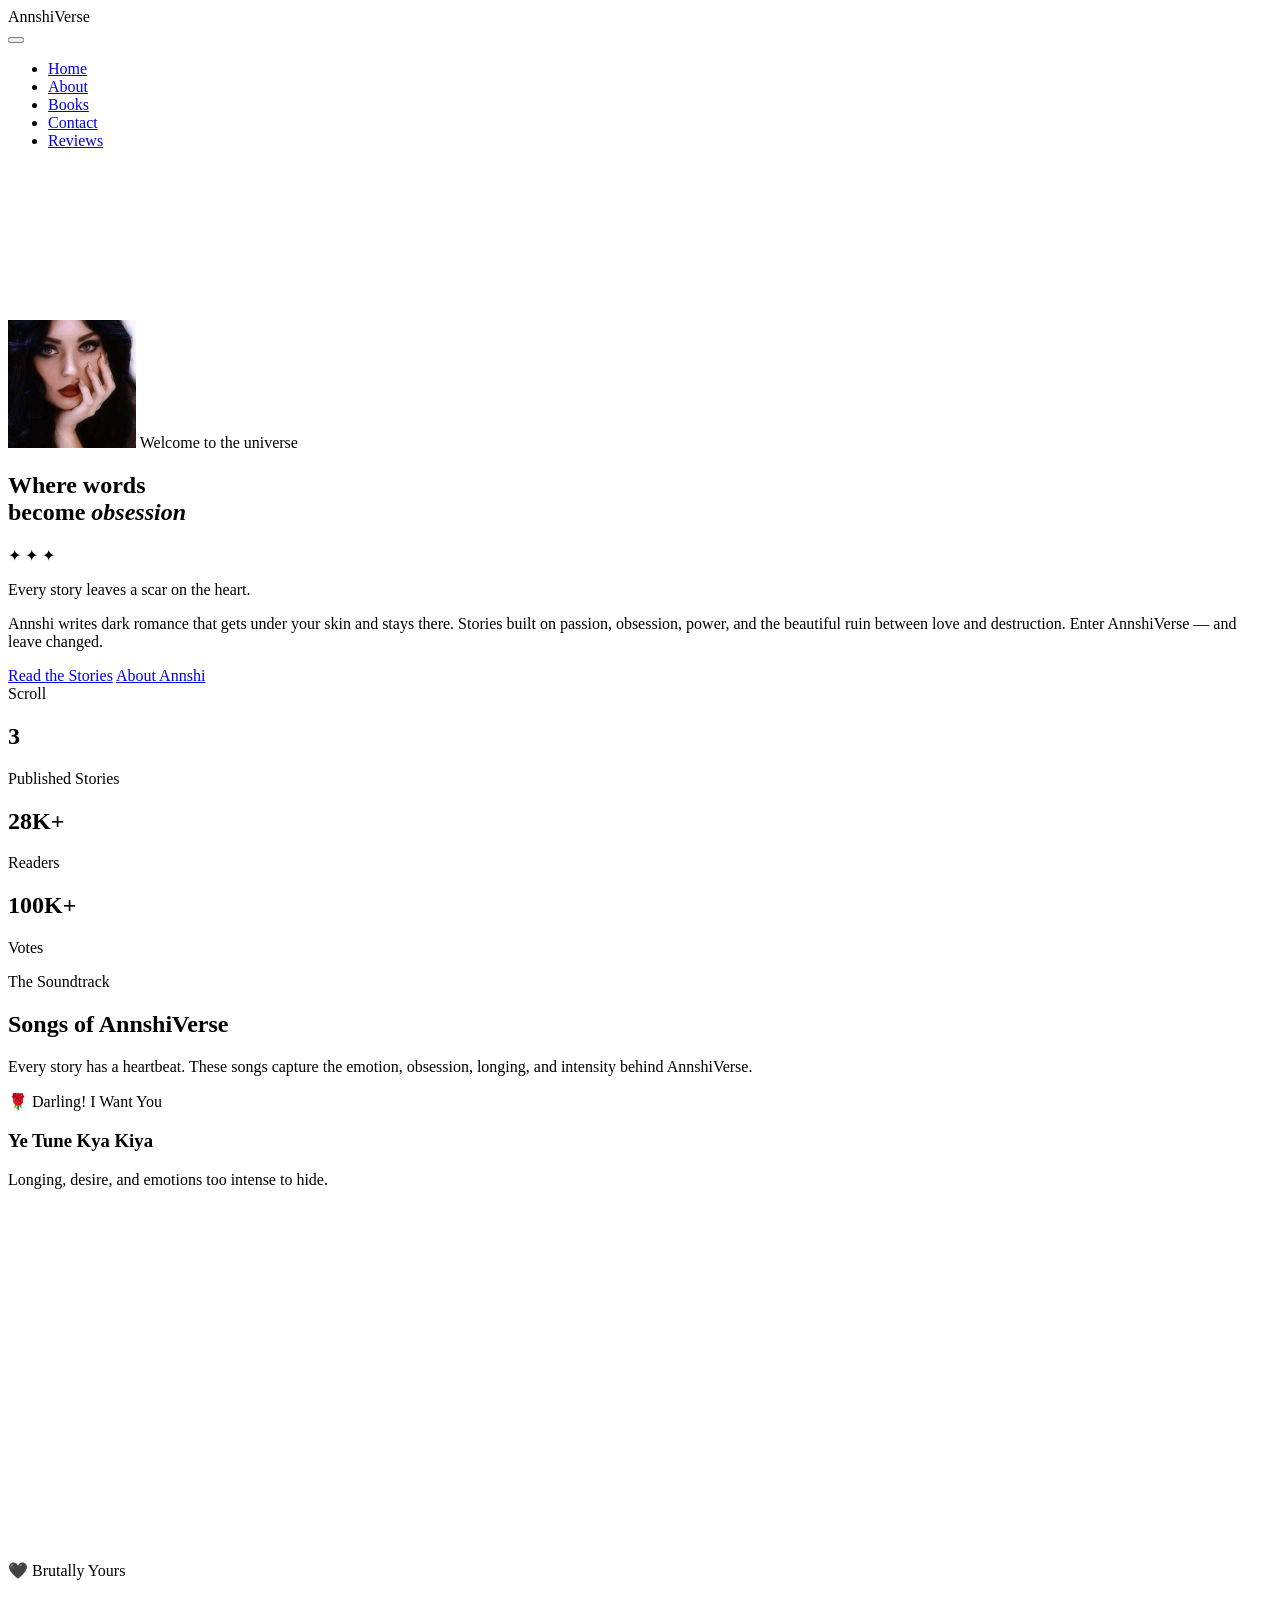
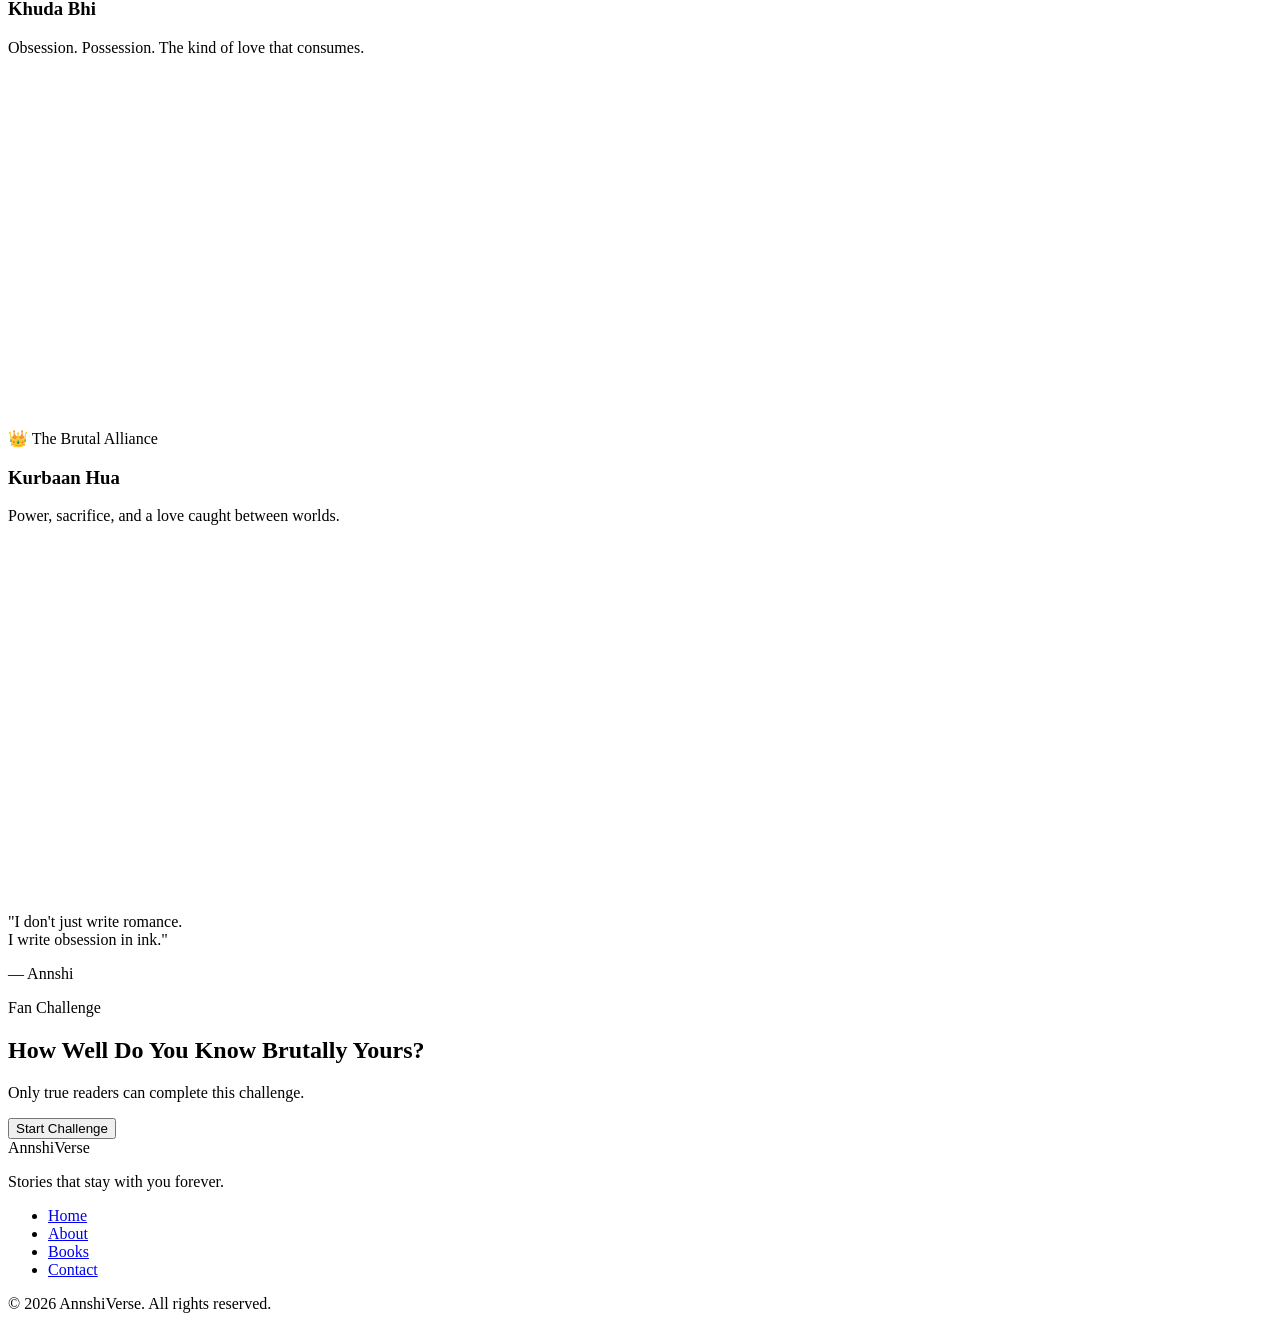
==== commit 6025ae04: "Update index.html" ====
--- a/index.html
+++ b/index.html
@@ -72,27 +72,105 @@
       <p>Readers</p>
     </div>
     <div class="stat-card reveal reveal-delay-3">
-      <h2><span class="stat-num-accent">100K</span>+</h2>
+      <h2><span class="stat-num-acacent">100K</span>+</h2>
       <p>Votes</p>
     </div>
   </section>
 
-  <section class="quiz-preview">
-  <span class="section-label">Fan Challenge</span>
+
+
+<!-- SONGS SECTION -->
+<section class="songs-section">
+
+  <span class="section-label">The Soundtrack</span>
 
   <h2 class="section-title">
-    How Well Do You Know Brutally Yours?
+    Songs of AnnshiVerse
   </h2>
 
-  <p class="quiz-desc">
-    Only true readers can complete this challenge.
+  <p class="songs-desc">
+    Every story has a heartbeat. These songs capture the emotion,
+    obsession, longing, and intensity behind AnnshiVerse.
   </p>
 
-  <div id="quizContainer">
-    <button class="btn" onclick="startQuiz()">
-      Start Challenge
-    </button>
-  </div>
+  
+
+  <!-- DIWY -->
+  <div class="song-card">
+
+    <div class="song-info">
+      <span class="song-book">🌹 Darling! I Want You</span>
+      <h3>Ye Tune Kya Kiya</h3>
+      <p>
+        Longing, desire, and emotions too intense to hide.
+      </p>
+    </div>
+
+  <iframe
+    data-testid="embed-iframe"
+    style="border-radius:12px"
+    src="https://open.spotify.com/embed/track/2cPUB8EOT6AfJ8oxhyoNXL?utm_source=generator&si=4fe5b125f7f64b29"
+    width="100%"
+    height="352"
+    frameBorder="0"
+    allowfullscreen=""
+    allow="autoplay; clipboard-write; encrypted-media; fullscreen; picture-in-picture"
+    loading="lazy">
+  </iframe>
+
+  </div>
+
+  <!-- BRUTALLY YOURS -->
+  <div class="song-card">
+
+    <div class="song-info">
+      <span class="song-book">🖤 Brutally Yours</span>
+      <h3>Khuda Bhi</h3>
+      <p>
+        Obsession. Possession. The kind of love that consumes.
+      </p>
+    </div>
+
+    <!-- Replace src later -->
+    <iframe
+    data-testid="embed-iframe"
+    style="border-radius:12px"
+    src="https://open.spotify.com/embed/track/0ZDIbqhCCa0i3j5WDZioEP?utm_source=generator&si=7434abd8858f40ec"
+    width="100%"
+    height="352"
+    frameBorder="0"
+    allowfullscreen=""
+    allow="autoplay; clipboard-write; encrypted-media; fullscreen; picture-in-picture"
+    loading="lazy">
+  </iframe>
+
+  </div>
+
+  <!-- TBA -->
+  <div class="song-card">
+
+    <div class="song-info">
+      <span class="song-book">👑 The Brutal Alliance</span>
+      <h3>Kurbaan Hua</h3>
+      <p>
+        Power, sacrifice, and a love caught between worlds.
+      </p>
+    </div>
+
+    <iframe
+data-testid="embed-iframe"
+style="border-radius:12px"
+src="https://open.spotify.com/embed/track/4Do9JttTPtRvENDAzq8GfQ?utm_source=generator&si=2f9708b1ea494b91"
+width="100%"
+height="352"
+frameBorder="0"
+allowfullscreen=""
+allow="autoplay; clipboard-write; encrypted-media; fullscreen; picture-in-picture"
+loading="lazy">
+</iframe>
+
+  </div>
+
 </section>
   <!-- QUOTE -->
   <section class="quote-section reveal" aria-label="Author quote">
@@ -101,7 +179,23 @@
     </p>
     <p class="quote-author">— Annshi</p>
   </section>
-
+ <section class="quiz-preview">
+  <span class="section-label">Fan Challenge</span>
+
+  <h2 class="section-title">
+    How Well Do You Know Brutally Yours?
+  </h2>
+
+  <p class="quiz-desc">
+    Only true readers can complete this challenge.
+  </p>
+
+  <div id="quizContainer">
+    <button class="btn" onclick="startQuiz()">
+      Start Challenge
+    </button>
+  </div>
+</section>
   <!-- FOOTER -->
   <footer>
     <div class="footer-logo">AnnshiVerse</div>
